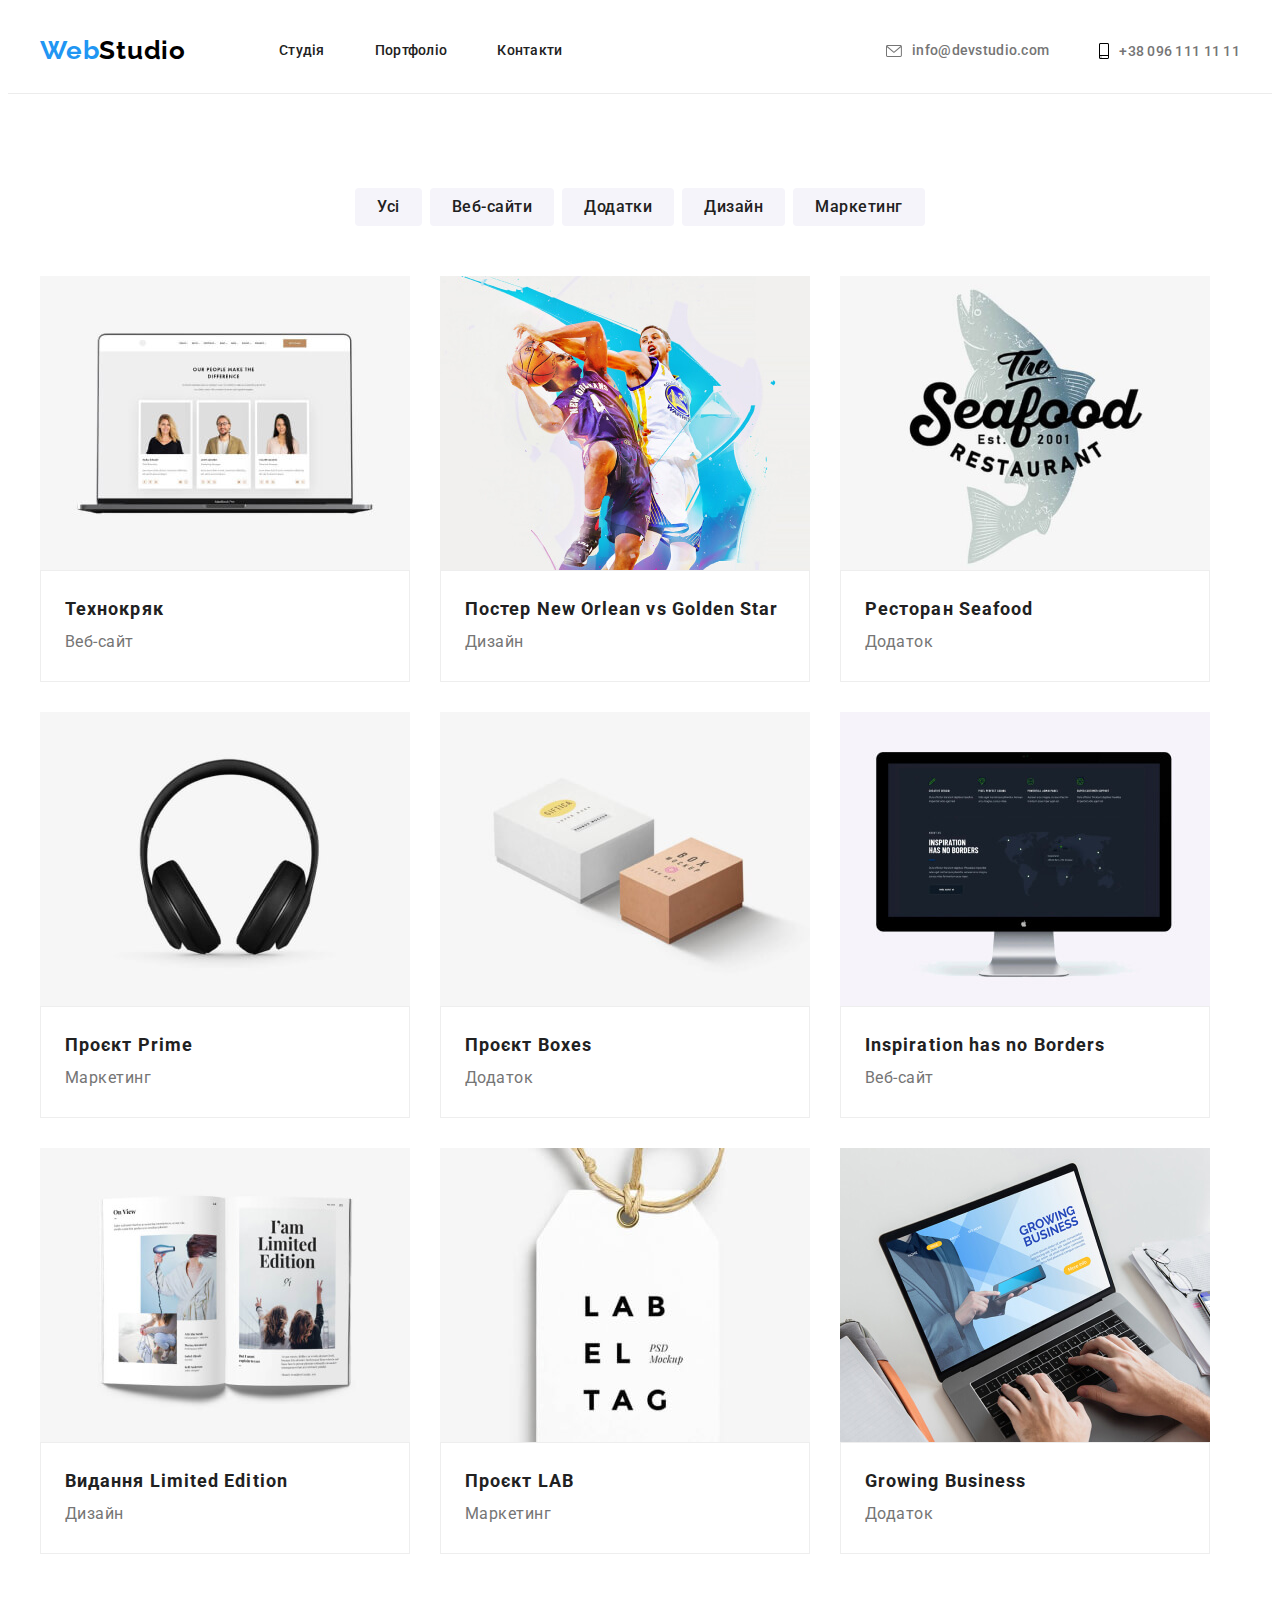
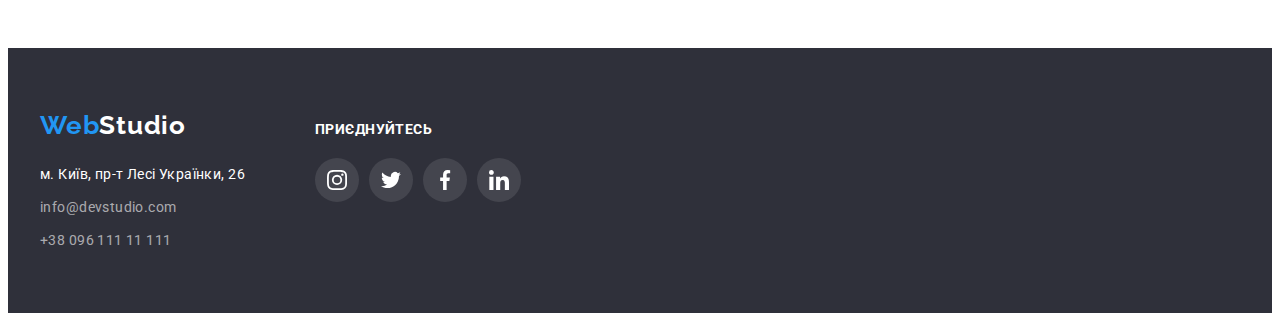
==== porfolio.html @ a0d14df0 "1" ====
<!DOCTYPE html>
<html lang="uk">
    <head>
        <meta charset="UTF-8">
        <meta http-equiv="X-UA-Compatible" content="IE=edge">
        <meta name="viewport" content="width=device-width, initial-scale=1.0">
        <title>Portfolio</title>
        <link rel="preconnect" href="https://fonts.googleapis.com">
        <link rel="preconnect" href="https://fonts.gstatic.com" crossorigin>
        <link href="https://fonts.googleapis.com/css2?family=Raleway:wght@700&family=Roboto:wght@400;500;700;900&display=swap" rel="stylesheet">
        <link rel="stylesheet" href="https://cdnjs.cloudflare.com/ajax/libs/modern-normalize/1.1.0/modern-normalize.min.css" integrity="sha512-wpPYUAdjBVSE4KJnH1VR1HeZfpl1ub8YT/NKx4PuQ5NmX2tKuGu6U/JRp5y+Y8XG2tV+wKQpNHVUX03MfMFn9Q==" crossorigin="anonymous" referrerpolicy="no-referrer" />
        <link rel="stylesheet" href="./css/style.css">
    </head>    
    <header class="header">
        <div class="container  header-container">
         <nav class="header-navigation ">
             <a class="weblogo link" href="./index.html"><span class="weblogo-web">Web</span>Studio</a>
            
                <ul class="header-list">
                <li class="header-item list" >
                    <a class="header-link link" href="./index.html">Студія</a>          
                </li>
                <li class="header-item list">
                    <a class="header-link link" href="./porfolio.html">Портфоліо</a>          
                </li>
                <li class="header-item list link">
                 <a class="header-link link" href="">Контакти</a>          
                </li>
                </ul>
             </nav>
             <div class="header-connect"> 
               
                <a class="header-mail link" href="mailto:info@devstudio.com"> <svg class="header-icon"  width="16" height="12" >
                    <use href="./images/symbol-defs.svg#icon-hover-envelope" ></use>
                </svg> info@devstudio.com </a>
                
                 <a class="header-tel link" href="tel:+380961111111"> <svg class=" header-"  width="10" height="16" >
                    <use href="./images/symbol-defs.svg#icon-smartphone" ></use>
                </svg> +38 096 111 11 11</a>
            </div>
        </div>
    </header>
<body>
    
        <section  class="projects">
            <div class="container">
        <ul class="projects-menu list">
        <li><button class="projects-menu-btn">Усі</button></li>
        <li><button class="projects-menu-btn">Веб-сайти</button></li>
        <li><button class="projects-menu-btn">Додатки</button></li>
        <li><button class="projects-menu-btn">Дизайн</button></li>
        <li><button class="projects-menu-btn">Маркетинг</button></li>
        </ul>
            
        <ul class="projects-list list" >
        <li class="projects-item" >
            <a class="projects-link link" href="">
                <img class="projects-item-img" src="./images/img-tehnocryak.jpg" alt="Технокряк" width="370" height="294">
            <div class="projects-item-position"><h3 class="projects-item-name">Технокряк</h3>
                <p class="projects-item-view" >Веб-сайт</p></div>
            </a>
        </li>
        <li class="projects-item" > 
            <a class="projects-link link" href=""><img class="projects-item-img" src="./images/img-Poster-New-Orlean-vs-Golden-Star.jpg" alt="Постер Новий Океан" width="370" height="294">
                <div class="projects-item-position"><h3 class="projects-item-name">Постер New Orlean vs Golden Star</h3>
                 <p class="projects-item-view" >Дизайн</p></div> </a> 
        </li>
        <li class="projects-item" > 
            <a class="projects-link link" href=""><img class="projects-item-img" src="./images/img-Restarant-Seafood.jpg" alt="Ресторан" width="370" height="294">
                <div class="projects-item-position"><h3 class="projects-item-name" >Ресторан Seafood</h3>
                    <p class="projects-item-view" >Додаток</p></div></a> 
        </li>
        <li class="projects-item" > 
            <a class="projects-link link" href=""><img class="projects-item-img" src="./images/img-Prime.jpg" alt="Прайм" width="370" height="294">
                <div class="projects-item-position"><h3 class="projects-item-name" >Проєкт Prime</h3>
                    <p class="projects-item-view" >Маркетинг</p></div></a> 
        </li>
        <li class="projects-item" > 
            <a class="projects-link link" href=""><img class="projects-item-img" src="./images/img-Boxes.jpg" alt="Проект Коробка" width="370" height="294">
                <div class="projects-item-position"><h3 class="projects-item-name" >Проєкт Boxes</h3>
                    <p class="projects-item-view" >Додаток</p></div></a> 
        </li>
        <li class="projects-item" > 
            <a class="projects-link link" href=""> <img class="projects-item-img" src="./images/img-Inspiration-has-no-Borders.jpg" alt="Натхнення не має кордонів" width="370" height="294">
                <div class="projects-item-position"><h3 class="projects-item-name" >Inspiration has no Borders</h3>
                    <p class="projects-item-view" >Веб-сайт</p></div></a>
        </li>
        <li class="projects-item" > 
            <a class="projects-link link" href=""><img class="projects-item-img" src="./images/img-Limited-Edition.jpg" alt="Видання" width="370" height="294">
                <div class="projects-item-position"><h3 class="projects-item-name" >Видання Limited Edition</h3>
                    <p class="projects-item-view" >Дизайн</p></div></a> 
        </li>
        <li class="projects-item" > 
            <a class="projects-link link" href=""> <img class="projects-item-img" src="./images/img-LAB.jpg" alt="Проект Лаб" width="370" height="294">
                <div class="projects-item-position"><h3 class="projects-item-name" >Проєкт LAB</h3>
                    <p class="projects-item-view" >Маркетинг</p></div></a>
        </li>
        <li class="projects-item" > 
            <a class="projects-link link" href=""> <img class="projects-item-img" src="./images/img-Growing-Business.jpg" alt="Зростаючий Бізнес" width="370" height="294">
                <div class="projects-item-position"><h3 class="projects-item-name" >Growing Business</h3>
                    <p class="projects-item-view" >Додаток</p></div></a>
        </li>
     </ul>
    </div>
    </section>
   
</body> 

<footer class="footer">

    <div class="container top-footer">       
  <div class=" footer-container " >
<a class="footer-weblogo link" href="./index.html"><span class="weblogo-web">Web</span>Studio</a>
   <ul>
 <li class="footer-adress link list"><a class="footer-adress link list" href="https://www.google.com/maps/place/%D0%B1%D1%83%D0%BB%D1%8C%D0%B2%D0%B0%D1%80+%D0%9B%D0%B5%D1%81%D1%96+%D0%A3%D0%BA%D1%80%D0%B0%D1%97%D0%BD%D0%BA%D0%B8,+26,+%D0%9A%D0%B8%D1%97%D0%B2,+02000/@50.4265807,30.5361971,17z/data=!3m1!4b1!4m5!3m4!1s0x40d4cf0e033ecbe9:0x57a4dffefec77da0!8m2!3d50.4265807!4d30.5383858">м. Київ, пр-т Лесі Українки, 26</a></li>
 <li class="footer-mail link list" ><a class="footer-mail link list"  href="mailto:info@devstudio.com">info@devstudio.com </a></li>     
<li class="footer-tel list link "><a class="footer-tel list link " href="tel:+3809611111111">+38 096 111 11 111</a></li>
</ul>
</div>
<div class="footer-soc">
<p class="footer-Join">приєднуйтесь</p>
<ul class="footer-soc-list list">
  <li class="footer-soc-item">
      <a class="footer-soc-link" href="">
          <svg class="footer-soc-icon"  width="20" height="20" >
              <use href="./images/symbol-defs.svg#icon-instagram" ></use>
          </svg>
      </a>
  </li>
  <li class="footer-soc-item">
      <a class="footer-soc-link" href="">
          <svg class="footer-soc-icon"  width="20" height="20" >
              <use href="./images/symbol-defs.svg#icon-twitter" ></use>
          </svg>
      </a>
  </li>
  <li class="footer-soc-item">
      <a class="footer-soc-link" href="">
          <svg class="footer-soc-icon"  width="20" height="20" >
              <use href="./images/symbol-defs.svg#icon-facebook" ></use>
          </svg>
      </a>
  </li>
  <li class="footer-soc-item">
      <a class="footer-soc-link" href="">
          <svg class="footer-soc-icon"  width="20" height="20" >
              <use href="./images/symbol-defs.svg#icon-linkedin" ></use>
          </svg>
      </a>
  </li>
  
</ul>
   </div> 
       </div>

</footer>
</html>
---- css/style.css ----
/*-------------------------------------------header------------------------------------------*/
:root{
    --brand-color: #212121;
}

p, h1, h2, h3, h4, h5, h6{
    margin: 0;
    }

ul, ol{
    margin: 0;
    padding-left: 0;
    } 

button{
    cursor: pointer;
    }
img{
    display: block;
}
.header{
    background: #FFFFFF;
    } 

.list{
    list-style:none ;
        }
.link{
    text-decoration: none;
            }    
.container{
    width: 1200px;
    padding-left: 15px;
    padding-right: 15px;
    margin: 0 auto;
    
  }


.header{
    border-bottom: 1px solid #ECECEC
}

.header-navigation{
    display: flex;
    align-items: center;

}

.header-container{
    display: flex;
    align-items: center;
    

}

.weblogo{
    font-family: 'Raleway',sans-serif;
    font-weight: 700;
    font-size: 26px;
    line-height: 1.33;    
    letter-spacing: 0.03em;
    color: #000000;
    padding-top: 25px;
    padding-bottom: 25px;
    margin-right: 93px;


    }


.weblogo-web{
    color: #2196F3;
    margin: 0 auto;
    }   


.header-link:hover, .header-link:focus{
    color: #2196F3;
        }
   
.header-list{
    font-family: 'Roboto',sans-serif;
    font-weight: 500;
    font-size: 14px;
    line-height: 1.14;
    letter-spacing: 0.02em;
    color: var(--brand-color);
    display: flex; 
    gap: 50px;
    
        

    }
.header-item{
    font-family: 'Roboto',sans-serif;
    font-weight: 500;
    font-size: 14px;
    line-height: 1.14;
    letter-spacing: 0.02em;
    color:var(--brand-color);
    padding-top: 32px;
    padding-bottom: 32px; 
    
          
    }
.header-link{
    font-family: 'Roboto',sans-serif;
    font-weight: 500;
    font-size: 14px;
    line-height: 1.14;
    letter-spacing: 0.02em;
    color: var(--brand-color);
    
      
    }
 

.header-icon{
    fill: #757575;
}  

.header-mail{
    font-family: 'Roboto',sans-serif;
    font-weight: 500;
    font-size: 14px;
    line-height: 1.4;
    letter-spacing: 0.02em;
    color:  #757575;
    display: flex;
    gap: 10px;
    align-items: center;
    justify-content: center;
    margin: 0 auto;
    
}  

.header-mail:hover .header-icon,
.header-mail:focus .header-icon {
    
    fill: #2196F3;

}
.header-mail:hover,
.header-mail:focus {
    color: #2196F3;

}

.header-connect{
    margin-left: auto;
    display: flex;
    height: 85px;
}
.header-tel:hover,
.header-tel:focus{
    color: #2196F3;   
}
.header-tel:hover .header-icon,
.header-tel:focus .header-icon{
   fill: #2196F3;  
}

.header-tel{
    font-family: 'Roboto',sans-serif;
    font-weight: 500;
    font-size: 14px;
    line-height: 16px;
    letter-spacing: 0.02em;
    color: #757575;
    margin-left: 50px;
    display: flex;
    gap: 10px;
    align-items: center;
    justify-content: center;

}  

/*-----------------------------------------decision-----------------------------------------------*/

body{
    font-family: 'Roboto',sans-serif;
}


.decision{
    background: #C4C4C4;;
    padding-top: 200px;
    padding-bottom: 200px;
    background-image: linear-Gradient(rgba(47, 48, 58, 0.4),rgba(47, 48, 58, 0.4)), url(../images/Img-Hero.jpg);
    background-repeat: no-repeat; 
    background-position: center;
    max-width: 1600px;
    display: flex;
    align-items: center;
    margin: 0 auto;

}

.decision-info{
    font-weight: 900;
    font-size: 44px;
    line-height: 1.36;
    text-align: center;
    letter-spacing: 0.06em;
    text-transform: uppercase;
    color: #FFFFFF;
    margin: 0 auto;
    width: 629px;
    height: 120px;
    }

.decision-btr{
    font-family: 'Roboto',sans-serif;
    font-weight: 700;
    font-size: 16px;
    line-height: 1.87;
    color: #FFFFFF; 
    background: #2196F3; 
    cursor: pointer;
    margin: 0 auto;
    display: block;
    margin-top: 0 auto;
    min-width: 216px;
    height: 50px;
    box-shadow: 0px 4px 4px rgba(0, 0, 0, 0.15);
    border-radius: 4px;
    border: #2196F3;
    margin-top: 30px;
    letter-spacing: 0.06em;
}


/*-----------------------------------------benefits-----------------------------------------------*/

.benefits {
    background: #FFFFFF;
    padding-top: 94px; 
    padding-bottom: 94px;
}
.benefits-icon-list{
    display: flex;
    justify-content: center;
    gap: 30px;
}

.benefits-icon-link{
    width: 270px;
    height: 120px;
    background-color: #F5F4FA;
    display: flex;
    align-items: center;
    justify-content: center;
    margin-bottom: 30px;
    border-radius: 4px;

}

.benefits-top{
    display: flex; 
    justify-content: center;
    gap: 30px; 
     
    background: #FFFFFF;
}
.benefits-list {
    font-weight: 700;
    font-size: 14px;
    line-height: 1.14;
    letter-spacing: 0.03em;
    text-transform: uppercase;
    color: var(--brand-color);    
    margin-bottom: 10px;
   
}
.benefits-list-text {
    width: 270px;
    height: 72px;
    font-size: 14px;
    line-height: 1.71;
    letter-spacing: 0.03em;
    color: #757575;   
    
}
/*-----------------------------------------about-----------------------------------------------*/
.about {
    padding-bottom: 94px;
}
.about-top {
font-weight: 700;
font-size: 36px;
line-height: 1.17;
text-align: center;
letter-spacing: 0.03em;
color: var(--brand-color);
margin-bottom: 50px;

}
.about-list{

    display: flex; 
    justify-content: center;
    gap: 30px;


}
.about-img1{

}
.about-img2 {

}
.about-img3 {

}

/*-----------------------------------------team-----------------------------------------------*/
.team {
    background: #F5F4FA;
    padding-top: 94px;
    padding-bottom: 94px;
}
.team-container{

}

.team-title {
    font-weight: 700;
    font-size: 36px;
    line-height: 1.17;
    text-align: center;
    letter-spacing: 0.03em;
    color: var(--brand-color);
    padding-top: 94;
    margin-bottom: 50px;
    

    }

.team-list{
    display: flex; 
    justify-content: center;
    gap: 30px;
    
      

}

.team-name-top{
    padding-top: 30px;
    padding-bottom: 30px;
}
.team-img {
    width: 270px;
    background: #FFFFFF;
    box-shadow: 0px 1px 3px rgba(0, 0, 0, 0.12), 0px 1px 1px rgba(0, 0, 0, 0.14), 0px 2px 1px rgba(0, 0, 0, 0.2);
    border-radius: 0px 0px 4px 4px;
    display: block;
    

}
.team-name {
    font-weight: 500;
    font-size: 16px;
    line-height: 1.9;
    letter-spacing: 0.03em;
    color:var(--brand-color);
    text-align: center;
    letter-spacing: 0.03em;
    margin-bottom: 10px;
    
}
.team-position {
    font-size: 16px;
    line-height: 1.19;
    letter-spacing: 0.03em;
    text-align: center;
    color: #757575;
    margin-bottom: 16px;

}

.team-soc-list{
  display: flex;
  justify-content: center;
  gap: 10px;

}

.team-soc-item{
 
}

.team-soc-link{
  width: 44px;
  height: 44px;
  border-radius: 50%;
 
  display: flex;
  align-items: center;
  justify-content: center;


}


.team-soc-link:hover, .team-soc-link:focus {
    background-color: #2196F3  ;
}
.team-soc-link:hover .team-soc-icon,
.team-soc-link:focus .team-soc-icon{
    fill: #FFFFFF;

}

.team-soc-icon{
    fill: #AFB1B8;

}
/*-----------------------------------clients-------------------------------*/
.clients{
    padding-top: 94px;
    padding-bottom: 94px;
}
.clients-top{
    font-weight: 700;
    font-size: 36px;
    line-height: 1.17;
    text-align: center;
    letter-spacing: 0.03em;
    color: var(--brand-color);
    margin-bottom: 50px;


}
.clients-top-list{
 
    display: flex;
    align-items: center;
    justify-content: center;
    gap: 30px;
}


.clients-top-item{



    
}



.clients-top-img-list{
    width: 170px;
    height: 92px;
    display: flex;
    align-items: center;
    justify-content: center;
    border: 1px solid #AFB1B8;
    border-radius: 4px; 
    border-radius: 4px;


}

.clients-top-img-list:hover, 
.clients-top-img-list:focus {
    border: 1px solid #2196F3;

}
.clients-top-img-list:hover .clients-top-img,
.clients-top-img-list:focus .clients-top-img{
    fill: #2196F3;

}

.clients-top-img{
    fill:  #AFB1B8;
}

/*-----------------------------------------footer-----------------------------------------------*/
.footer{
    background: #2F303A;
    margin: 0 auto;
    padding-top: 60px;
    padding-bottom: 60px;
}
.top-footer{
    display: flex;
    align-items: center;
                    align-items: baseline;}

.footer-container{
    
    display: block;
    margin-right: 70px;
    

}
.footer-weblogo {
    font-family: 'Raleway',sans-serif;
    font-weight: 700;
    font-size: 26px;
    line-height: 1.33;    
    letter-spacing: 0.03em;
    color: #FFFFFF;
    padding-top: 60px;

}


.footer-adress {
    font-family: 'Roboto',sans-serif;
    font-size: 14px;
    line-height: 1.71;
    letter-spacing: 0.03em;
    color: #FFFFFF;
    margin-bottom: 9px;
    padding-top: 20px;

}

.footer-adress:hover{
    color: #2196F3
}

.footer-mail {
    font-family: 'Roboto',sans-serif;
    font-size: 14px;
    line-height: 1.71;
    letter-spacing: 0.03em;
    color: rgba(255, 255, 255, 0.6);
    margin-bottom: 9px;
    
}

.footer-mail:hover{
    color: #2196F3}

.footer-tel {
    font-family: 'Roboto',sans-serif;
    font-size: 14px;
    line-height: 1.71;
    letter-spacing: 0.03em;
    color: rgba(255, 255, 255, 0.6);
    
}
.footer-tel:hover{
    color: #2196F3}


.footer-soc{
        display: block;
        align-items: center;
        justify-content: center;
}

.footer-Join{
    font-family: 'Roboto', sans-serif;
    font-style: normal;
    font-weight: 700;
    font-size: 14px;
    line-height: 1.14;
    letter-spacing: 0.03em;
    text-transform: uppercase;
    color: #FFFFFF;
    padding-bottom: 20px;
}



.footer-soc-list{
        display: flex;
        justify-content: center;
        gap: 10px;
      
      }

.footer-soc-item{

      }

      .footer-soc-link{
        width: 44px;
        height: 44px;
        border-radius: 50%;
       
        display: flex;
        align-items: center;
        justify-content: center;
        background: rgba(255, 255, 255, 0.1);
      
      
      }
      
      
.footer-soc-link:hover, 
.footer-soc-link:focus {
          background-color: #2196F3  ;
      }


      .footer-soc-icon{
          fill: #FFFFFF;}










/*-----------------------------------------Portfolio-----------------------------------------------*/


/*-----------------------------------------projects-----------------------------------------------*/


.projects{
    padding-top: 94px;
    padding-bottom: 94px;
}

.projects-container{
    display: flex; 
    gap: 30px;
    flex-wrap: wrap;
}
.projects-menu{
    display: flex; 
    justify-content: center;
    gap: 8px;
    margin-bottom: 50px;

}
.projects-menu-btn:hover, .projects-menu-btn:focus {
    background: #2196F3;
    color: #FFFFFF;
    box-shadow: 0px 3px 1px rgba(0, 0, 0, 0.1), 0px 1px 2px rgba(0, 0, 0, 0.08), 0px 2px 2px rgba(0, 0, 0, 0.12);
    border-radius: 4px;
} 


.projects-menu-btn {
    font-family: 'Roboto',sans-serif;
    font-weight: 500;
    font-size: 16px;
    line-height: 1.625;
    text-align: center;
    letter-spacing: 0.03em;
    color: var(--brand-color);
    cursor: pointer;
    background: #F5F4FA;
    border-radius: 4px;
    background: #F5F4FA;
    border: #F5F4FA;
    padding: 6px 22px ;
    gap: 8px;
    border-radius: 4px;
    margin: 0 auto;
    display: block;

}


.projects-link:hover,.projects-link:focus {
    display: block;
    box-shadow: 0px 1px 1px rgba(0, 0, 0, 0.12), 
    0px 4px 4px rgba(0, 0, 0, 0.06),
     1px 4px 6px rgba(0, 0, 0, 0.16);

}

.projects-list {
    display: flex;
    flex-wrap: wrap;
    gap: 30px;
    
}
.projects-item {
    max-width: calc(100%-60px/3);

}

.projects-item-img {
    width: 370px;
    height: 294px;
    
}
.projects-item-position{
     padding: 20px 24px 24px 24px;
     border: 1px solid #EEEEEE;

}

.projects-item-name {
    font-weight: 700;
    font-size: 18px;
    line-height: 2;
    letter-spacing: 0.06em;
    color: var(--brand-color);
   
}
.projects-item-view {
    font-size: 16px;
    line-height: 1.88;
    letter-spacing: 0.03em;
    color: #757575;
}
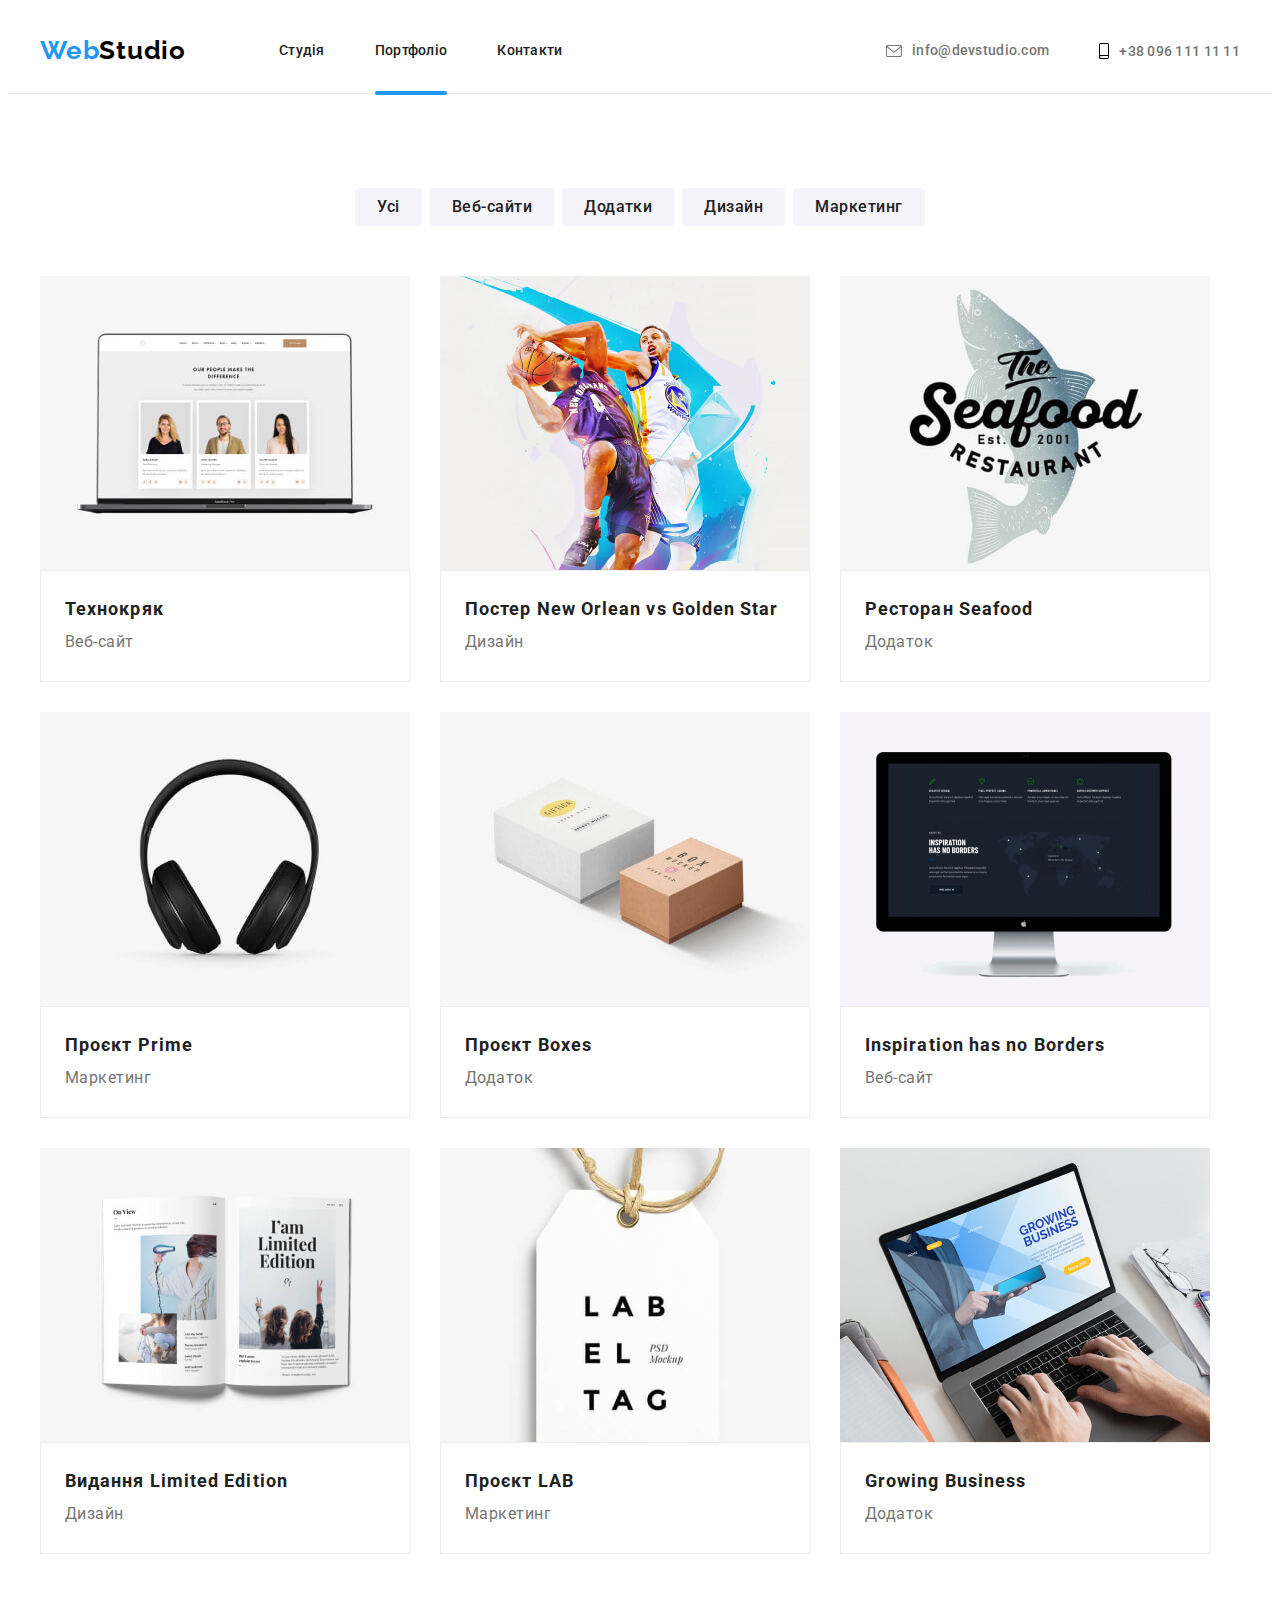
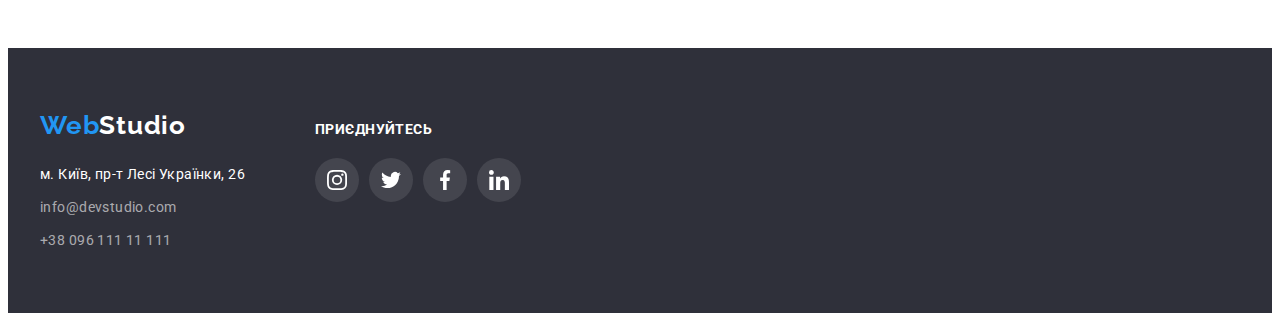
==== commit a16f1cc0: "1111" ====
--- a/porfolio.html
+++ b/porfolio.html
@@ -11,20 +11,21 @@
         <link rel="stylesheet" href="https://cdnjs.cloudflare.com/ajax/libs/modern-normalize/1.1.0/modern-normalize.min.css" integrity="sha512-wpPYUAdjBVSE4KJnH1VR1HeZfpl1ub8YT/NKx4PuQ5NmX2tKuGu6U/JRp5y+Y8XG2tV+wKQpNHVUX03MfMFn9Q==" crossorigin="anonymous" referrerpolicy="no-referrer" />
         <link rel="stylesheet" href="./css/style.css">
     </head>    
-    <header class="header">
+<body>
+        <header class="header">
         <div class="container  header-container">
          <nav class="header-navigation ">
              <a class="weblogo link" href="./index.html"><span class="weblogo-web">Web</span>Studio</a>
             
                 <ul class="header-list">
                 <li class="header-item list" >
-                    <a class="header-link link" href="./index.html">Студія</a>          
+                    <a class="header-link link " href="./index.html">Студія</a>          
                 </li>
                 <li class="header-item list">
-                    <a class="header-link link" href="./porfolio.html">Портфоліо</a>          
+                    <a class="header-link link current" href="./porfolio.html">Портфоліо</a>          
                 </li>
                 <li class="header-item list link">
-                 <a class="header-link link" href="">Контакти</a>          
+                 <a class="header-link link " href="">Контакти</a>          
                 </li>
                 </ul>
              </nav>
@@ -40,7 +41,7 @@
             </div>
         </div>
     </header>
-<body>
+
     
         <section  class="projects">
             <div class="container">
@@ -55,56 +56,109 @@
         <ul class="projects-list list" >
         <li class="projects-item" >
             <a class="projects-link link" href="">
-                <img class="projects-item-img" src="./images/img-tehnocryak.jpg" alt="Технокряк" width="370" height="294">
+             <div class="gallery-list-box"> 
+                <div class="overlay-box">
+                    <p class="overlay-text">Ресурс пропонує комплексні пропозиції з різним рівнем функціоналу та сервісів. 
+                        Все це дозволить відвідувачу отримати вичерпні відомості про компанію чи приватну особу.</p>
+                </div>
+                  <img class="projects-item-img" src="./images/img-tehnocryak.jpg" alt="Технокряк" width="370" height="294">
             <div class="projects-item-position"><h3 class="projects-item-name">Технокряк</h3>
-                <p class="projects-item-view" >Веб-сайт</p></div>
+                <p class="projects-item-view" >Веб-сайт</p></div></div>
             </a>
         </li>
         <li class="projects-item" > 
-            <a class="projects-link link" href=""><img class="projects-item-img" src="./images/img-Poster-New-Orlean-vs-Golden-Star.jpg" alt="Постер Новий Океан" width="370" height="294">
+            <a class="projects-link link" href="">
+                <div class="gallery-list-box">
+                    <div class="overlay-box">
+                        <p class="overlay-text">Ресурс пропонує комплексні пропозиції з різним рівнем функціоналу та сервісів. 
+                            Все це дозволить відвідувачу отримати вичерпні відомості про компанію чи приватну особу.</p>
+                    </div>
+                <img class="projects-item-img" src="./images/img-Poster-New-Orlean-vs-Golden-Star.jpg" alt="Постер Новий Океан" width="370" height="294">
                 <div class="projects-item-position"><h3 class="projects-item-name">Постер New Orlean vs Golden Star</h3>
-                 <p class="projects-item-view" >Дизайн</p></div> </a> 
-        </li>
-        <li class="projects-item" > 
-            <a class="projects-link link" href=""><img class="projects-item-img" src="./images/img-Restarant-Seafood.jpg" alt="Ресторан" width="370" height="294">
+                 <p class="projects-item-view" >Дизайн</p></div> </div></a> 
+        </li>
+        <li class="projects-item" > 
+            <a class="projects-link link" href="">
+                <div class="gallery-list-box">
+                    <div class="overlay-box">
+                        <p class="overlay-text">Ресурс пропонує комплексні пропозиції з різним рівнем функціоналу та сервісів. 
+                            Все це дозволить відвідувачу отримати вичерпні відомості про компанію чи приватну особу.</p>
+                    </div>
+                <img class="projects-item-img" src="./images/img-Restarant-Seafood.jpg" alt="Ресторан" width="370" height="294">
                 <div class="projects-item-position"><h3 class="projects-item-name" >Ресторан Seafood</h3>
-                    <p class="projects-item-view" >Додаток</p></div></a> 
-        </li>
-        <li class="projects-item" > 
-            <a class="projects-link link" href=""><img class="projects-item-img" src="./images/img-Prime.jpg" alt="Прайм" width="370" height="294">
+                    <p class="projects-item-view" >Додаток</p></div></div></a> 
+        </li>
+        <li class="projects-item" > 
+            <a class="projects-link link" href="">
+                <div class="gallery-list-box">
+                    <div class="overlay-box">
+                        <p class="overlay-text">Ресурс пропонує комплексні пропозиції з різним рівнем функціоналу та сервісів. 
+                            Все це дозволить відвідувачу отримати вичерпні відомості про компанію чи приватну особу.</p>
+                    </div>
+                <img class="projects-item-img" src="./images/img-Prime.jpg" alt="Прайм" width="370" height="294">
                 <div class="projects-item-position"><h3 class="projects-item-name" >Проєкт Prime</h3>
-                    <p class="projects-item-view" >Маркетинг</p></div></a> 
-        </li>
-        <li class="projects-item" > 
-            <a class="projects-link link" href=""><img class="projects-item-img" src="./images/img-Boxes.jpg" alt="Проект Коробка" width="370" height="294">
+                    <p class="projects-item-view" >Маркетинг</p></div></div></a> 
+        </li>
+        <li class="projects-item" > 
+            <a class="projects-link link" href="">
+                <div class="gallery-list-box"> 
+                    <div class="overlay-box">
+                        <p class="overlay-text">Ресурс пропонує комплексні пропозиції з різним рівнем функціоналу та сервісів. 
+                            Все це дозволить відвідувачу отримати вичерпні відомості про компанію чи приватну особу.</p>
+                    </div>
+                <img class="projects-item-img" src="./images/img-Boxes.jpg" alt="Проект Коробка" width="370" height="294">
                 <div class="projects-item-position"><h3 class="projects-item-name" >Проєкт Boxes</h3>
-                    <p class="projects-item-view" >Додаток</p></div></a> 
-        </li>
-        <li class="projects-item" > 
-            <a class="projects-link link" href=""> <img class="projects-item-img" src="./images/img-Inspiration-has-no-Borders.jpg" alt="Натхнення не має кордонів" width="370" height="294">
+                    <p class="projects-item-view" >Додаток</p></div></div></a> 
+        </li>
+        <li class="projects-item" > 
+            <a class="projects-link link" href="">
+                <div class="gallery-list-box">
+                    <div class="overlay-box">
+                        <p class="overlay-text">Ресурс пропонує комплексні пропозиції з різним рівнем функціоналу та сервісів. 
+                            Все це дозволить відвідувачу отримати вичерпні відомості про компанію чи приватну особу.</p>
+                    </div>
+                <img class="projects-item-img" src="./images/img-Inspiration-has-no-Borders.jpg" alt="Натхнення не має кордонів" width="370" height="294">
                 <div class="projects-item-position"><h3 class="projects-item-name" >Inspiration has no Borders</h3>
-                    <p class="projects-item-view" >Веб-сайт</p></div></a>
-        </li>
-        <li class="projects-item" > 
-            <a class="projects-link link" href=""><img class="projects-item-img" src="./images/img-Limited-Edition.jpg" alt="Видання" width="370" height="294">
+                    <p class="projects-item-view" >Веб-сайт</p></div></div> </a>
+        </li>
+        <li class="projects-item" > 
+            <a class="projects-link link" href="">
+                <div class="gallery-list-box">
+                    <div class="overlay-box">
+                        <p class="overlay-text">Ресурс пропонує комплексні пропозиції з різним рівнем функціоналу та сервісів. 
+                            Все це дозволить відвідувачу отримати вичерпні відомості про компанію чи приватну особу.</p>
+                    </div>
+                <img class="projects-item-img" src="./images/img-Limited-Edition.jpg" alt="Видання" width="370" height="294">
                 <div class="projects-item-position"><h3 class="projects-item-name" >Видання Limited Edition</h3>
-                    <p class="projects-item-view" >Дизайн</p></div></a> 
-        </li>
-        <li class="projects-item" > 
-            <a class="projects-link link" href=""> <img class="projects-item-img" src="./images/img-LAB.jpg" alt="Проект Лаб" width="370" height="294">
+                    <p class="projects-item-view" >Дизайн</p></div></div></a> 
+        </li>
+        <li class="projects-item" > 
+            <a class="projects-link link" href="">
+                <div class="gallery-list-box"> 
+                    <div class="overlay-box">
+                        <p class="overlay-text">Ресурс пропонує комплексні пропозиції з різним рівнем функціоналу та сервісів. 
+                            Все це дозволить відвідувачу отримати вичерпні відомості про компанію чи приватну особу.</p>
+                    </div>
+                <img class="projects-item-img" src="./images/img-LAB.jpg" alt="Проект Лаб" width="370" height="294">
                 <div class="projects-item-position"><h3 class="projects-item-name" >Проєкт LAB</h3>
-                    <p class="projects-item-view" >Маркетинг</p></div></a>
-        </li>
-        <li class="projects-item" > 
-            <a class="projects-link link" href=""> <img class="projects-item-img" src="./images/img-Growing-Business.jpg" alt="Зростаючий Бізнес" width="370" height="294">
+                    <p class="projects-item-view" >Маркетинг</p></div></div></a>
+        </li>
+        <li class="projects-item" > 
+            <a class="projects-link link" href="">
+                <div class="gallery-list-box"> 
+                    <div class="overlay-box">
+                        <p class="overlay-text">Ресурс пропонує комплексні пропозиції з різним рівнем функціоналу та сервісів. 
+                            Все це дозволить відвідувачу отримати вичерпні відомості про компанію чи приватну особу.</p>
+                    </div>
+                <img class="projects-item-img" src="./images/img-Growing-Business.jpg" alt="Зростаючий Бізнес" width="370" height="294">
                 <div class="projects-item-position"><h3 class="projects-item-name" >Growing Business</h3>
-                    <p class="projects-item-view" >Додаток</p></div></a>
+                    <p class="projects-item-view" >Додаток</p></div></div></a>
         </li>
      </ul>
     </div>
     </section>
    
-</body> 
+
 
 <footer class="footer">
 
@@ -154,4 +208,6 @@
        </div>
 
 </footer>
+
+</body> 
 </html>--- a/css/style.css
+++ b/css/style.css
@@ -2,6 +2,8 @@
 /*-------------------------------------------header------------------------------------------*/
 :root{
     --brand-color: #212121;
+    timing-function:
+    cubic-bezier(0.4, 0, 0.2, 1)
 }
 
 p, h1, h2, h3, h4, h5, h6{
@@ -78,6 +80,7 @@
 
 .header-link:hover, .header-link:focus{
     color: #2196F3;
+    transition: 250ms var(--timing-function);
         }
    
 .header-list{
@@ -112,10 +115,36 @@
     line-height: 1.14;
     letter-spacing: 0.02em;
     color: var(--brand-color);
-    
+
       
     }
- 
+
+.header-list .link.current {
+    position: relative;
+    color: var(--accent-color);
+      
+    transition-property: background-color;
+    transition-duration: 250ms;
+
+      }
+      
+      .header-list .link.current::after {
+        content: "";
+        position: absolute;
+        display: block;
+        left: 0;
+        bottom: -37px;
+        width: 100%;
+        height: 4px;
+        background-size: cover;
+        background-color: #2196f3;
+        border-radius: 2px;
+
+        transform: scaleX(1);
+        transition: 250ms var(--timing-function);
+      }
+      
+
 
 .header-icon{
     fill: #757575;
@@ -140,11 +169,13 @@
 .header-mail:focus .header-icon {
     
     fill: #2196F3;
+    transition: 250ms var(--timing-function);
 
 }
 .header-mail:hover,
 .header-mail:focus {
     color: #2196F3;
+    transition: 250ms var(--timing-function);
 
 }
 
@@ -155,11 +186,13 @@
 }
 .header-tel:hover,
 .header-tel:focus{
-    color: #2196F3;   
+    color: #2196F3;  
+    transition: 250ms var(--timing-function); 
 }
 .header-tel:hover .header-icon,
 .header-tel:focus .header-icon{
-   fill: #2196F3;  
+   fill: #2196F3; 
+   transition: 250ms var(--timing-function); 
 }
 
 .header-tel{
@@ -229,7 +262,55 @@
     border: #2196F3;
     margin-top: 30px;
     letter-spacing: 0.06em;
-}
+    transition: background-color 250ms cubic-bezier(0.4, 0, 0.2, 1);
+}
+
+.backdrop.is-hidden {
+    visibility: visible;
+    opacity: 0;
+    pointer-events: none;}
+
+.backdrop{
+    position: fixed;
+    top: 0;
+    left: 0;
+    width: 100%;
+    height: 100%;
+    background-color: rgba(0, 0, 0, 0.2);
+    opacity: 1;
+    transition: opacity 250ms var(--timing-function);
+    z-index: 1;
+}
+
+
+.modal{
+    position: absolute;
+    display: flex;
+    justify-content: end;
+    top: 31%;
+    left: 50%;
+    min-width: 528px;
+    min-height: 581px;
+    background-color: #ffffff;
+    box-shadow: 0px 1px 3px rgb(0 0 0 / 12%), 0px 1px 1px rgb(0 0 0 / 14%), 0px 2px 1px rgb(0 0 0 / 20%);
+    border-radius: 4px;
+    transform: translate(-50%, -50%) scale(1);
+    transition: 250ms var(--timing-function);
+}
+.button-close{
+    display: flex;
+    align-items: center;
+    width: 30px;
+    height: 30px;
+    margin: 8px;
+    background-color: #ffffff;
+    border: 1px solid rgba(0, 0, 0, 0.1);
+    border-radius: 50%;
+
+}
+
+
+
 
 
 /*-----------------------------------------benefits-----------------------------------------------*/
@@ -302,11 +383,38 @@
     display: flex; 
     justify-content: center;
     gap: 30px;
-
-
-}
+}
+
+.about-img-link{
+    position: relative;
+    display: block;
+    line-height: 0;
+
+
+
+}
+.about-img-title{
+
+    position: absolute;
+    bottom: 0;
+    right: 0;
+    width: 370px;
+    height: 70px;
+    padding-top: 27px;
+    font-weight: 700;
+    font-size: 14px;
+    line-height: 16px;
+    text-align: center;
+    letter-spacing: 0.03em;
+    text-transform: uppercase;
+    background: rgba(47, 48, 58, 0.8);
+    color: #ffffff;
+
+
+}
+
 .about-img1{
-
+ 
 }
 .about-img2 {
 
@@ -602,8 +710,8 @@
       }
 
 
-      .footer-soc-icon{
-          fill: #FFFFFF;}
+.footer-soc-icon{
+      fill: #FFFFFF;}
 
 
 
@@ -672,6 +780,7 @@
     box-shadow: 0px 1px 1px rgba(0, 0, 0, 0.12), 
     0px 4px 4px rgba(0, 0, 0, 0.06),
      1px 4px 6px rgba(0, 0, 0, 0.16);
+     transition: 250ms var(--timing-function);
 
 }
 
@@ -711,3 +820,42 @@
     letter-spacing: 0.03em;
     color: #757575;
 }
+.gallery-list-box{
+    position: relative;
+    overflow: hidden;
+}
+
+.overlay-box{
+    position: absolute;
+    display: block;
+    top: 0;
+    left: 0;
+    width: 100%;
+    height: 100%;
+    background: rgba(33, 150, 243, 0.9);
+    transform: translateY(101%);
+    transition: transform 250ms ;
+    width: 374px;
+    height: 297px;
+    opacity: 0;
+
+}
+.overlay-text{
+    display: flex;
+    justify-content: center;
+    align-items: center;
+    padding: 63px 24px;
+    font-weight: 400;
+    font-size: 18px;
+    line-height: 1.5;
+    letter-spacing: 0.03em;
+  
+    color: #ffffff;
+
+}
+.projects-list .link:hover .overlay-box,
+.projects-list .link:focus .overlay-box {
+  transform: translateY(0%);
+  opacity: 1;
+  
+}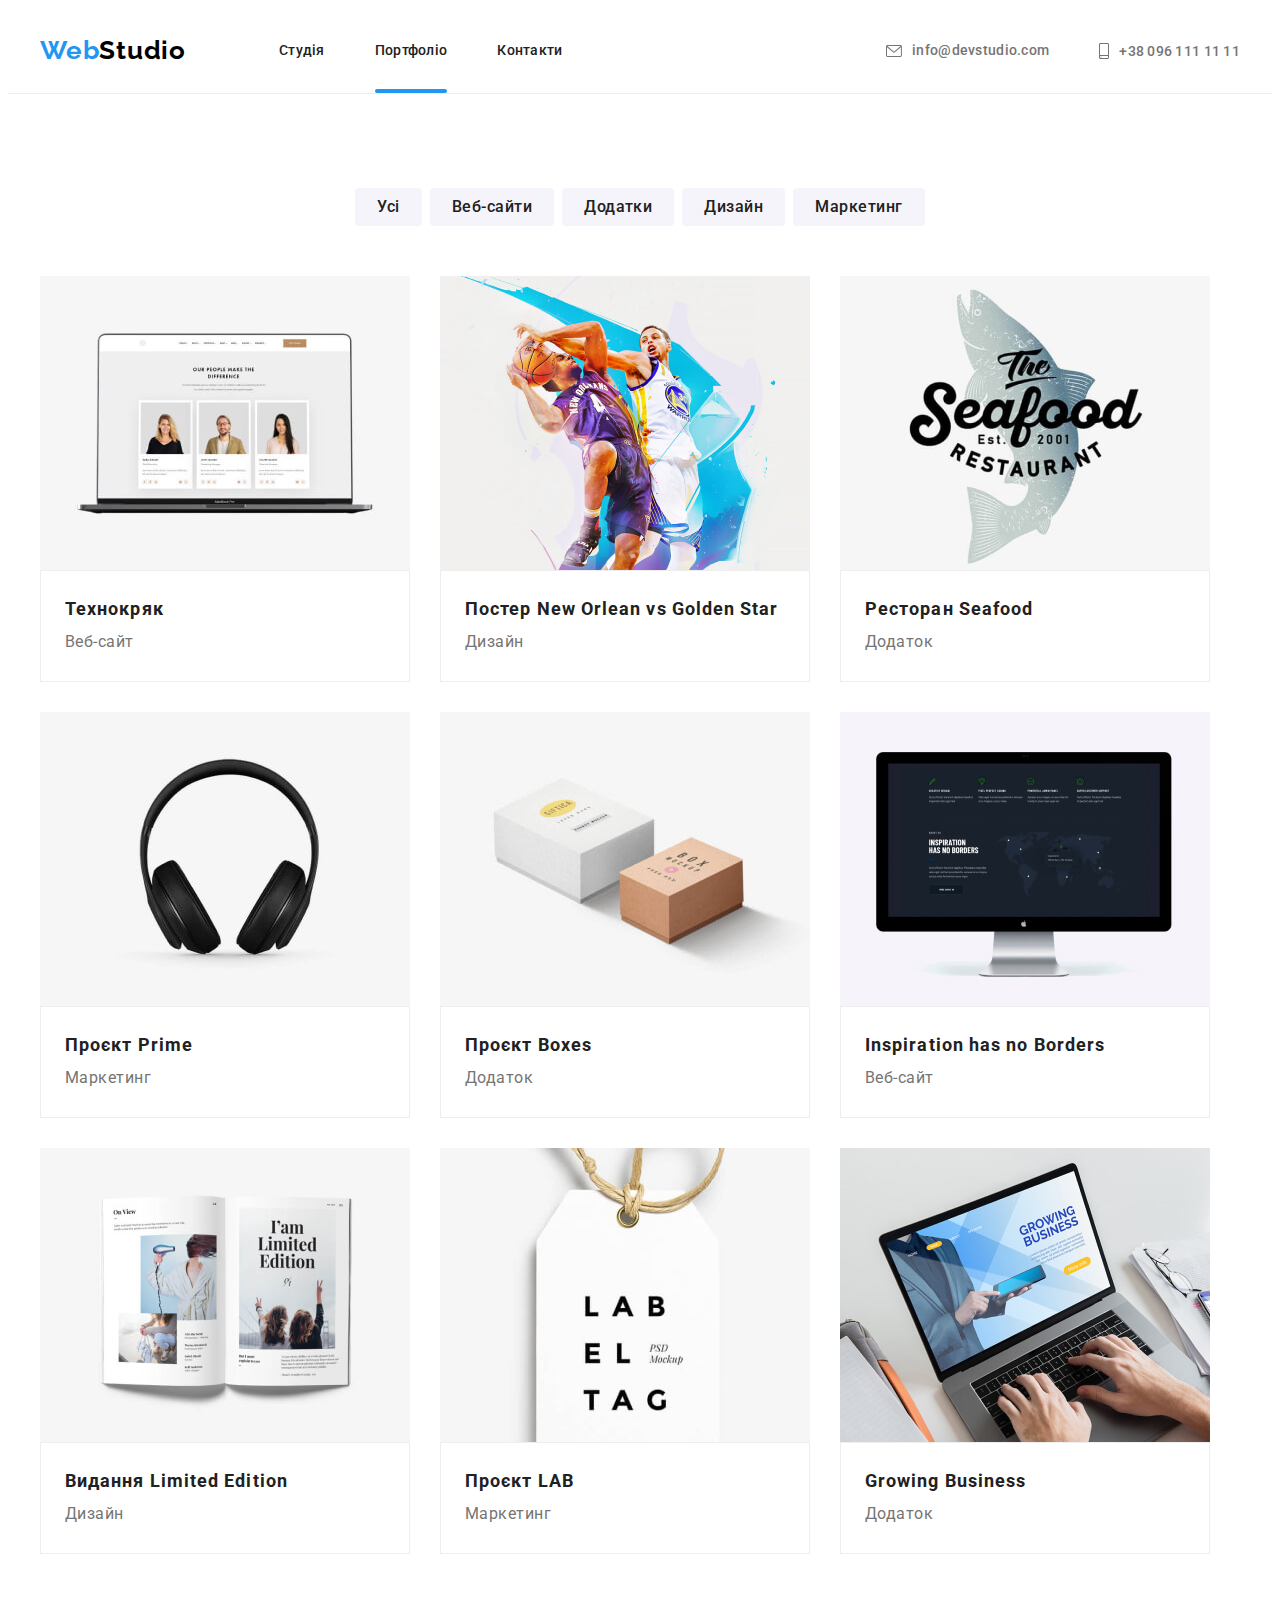
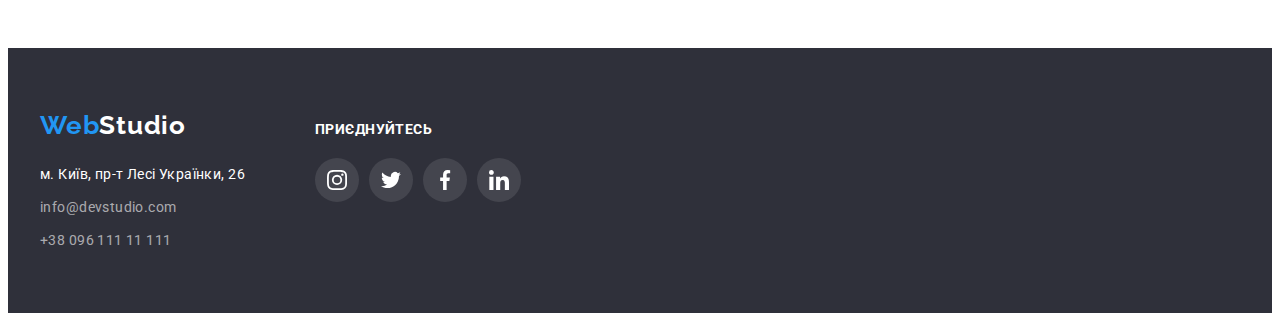
==== commit 11bfb551: "Виправлені зауваження ментора" ====
--- a/porfolio.html
+++ b/porfolio.html
@@ -30,12 +30,12 @@
                 </ul>
              </nav>
              <div class="header-connect"> 
-               
+           
                 <a class="header-mail link" href="mailto:info@devstudio.com"> <svg class="header-icon"  width="16" height="12" >
                     <use href="./images/symbol-defs.svg#icon-hover-envelope" ></use>
                 </svg> info@devstudio.com </a>
                 
-                 <a class="header-tel link" href="tel:+380961111111"> <svg class=" header-"  width="10" height="16" >
+                 <a class="header-tel link" href="tel:+380961111111"> <svg class=" header-icon"  width="10" height="16" >
                     <use href="./images/symbol-defs.svg#icon-smartphone" ></use>
                 </svg> +38 096 111 11 11</a>
             </div>
@@ -61,9 +61,9 @@
                     <p class="overlay-text">Ресурс пропонує комплексні пропозиції з різним рівнем функціоналу та сервісів. 
                         Все це дозволить відвідувачу отримати вичерпні відомості про компанію чи приватну особу.</p>
                 </div>
-                  <img class="projects-item-img" src="./images/img-tehnocryak.jpg" alt="Технокряк" width="370" height="294">
+                  <img class="projects-item-img" src="./images/img-tehnocryak.jpg" alt="Технокряк" width="370" height="294"></div>
             <div class="projects-item-position"><h3 class="projects-item-name">Технокряк</h3>
-                <p class="projects-item-view" >Веб-сайт</p></div></div>
+                <p class="projects-item-view" >Веб-сайт</p></div>
             </a>
         </li>
         <li class="projects-item" > 
@@ -73,31 +73,31 @@
                         <p class="overlay-text">Ресурс пропонує комплексні пропозиції з різним рівнем функціоналу та сервісів. 
                             Все це дозволить відвідувачу отримати вичерпні відомості про компанію чи приватну особу.</p>
                     </div>
-                <img class="projects-item-img" src="./images/img-Poster-New-Orlean-vs-Golden-Star.jpg" alt="Постер Новий Океан" width="370" height="294">
+                <img class="projects-item-img" src="./images/img-Poster-New-Orlean-vs-Golden-Star.jpg" alt="Постер Новий Океан" width="370" height="294"></div>
                 <div class="projects-item-position"><h3 class="projects-item-name">Постер New Orlean vs Golden Star</h3>
-                 <p class="projects-item-view" >Дизайн</p></div> </div></a> 
-        </li>
-        <li class="projects-item" > 
-            <a class="projects-link link" href="">
-                <div class="gallery-list-box">
-                    <div class="overlay-box">
-                        <p class="overlay-text">Ресурс пропонує комплексні пропозиції з різним рівнем функціоналу та сервісів. 
-                            Все це дозволить відвідувачу отримати вичерпні відомості про компанію чи приватну особу.</p>
-                    </div>
-                <img class="projects-item-img" src="./images/img-Restarant-Seafood.jpg" alt="Ресторан" width="370" height="294">
+                 <p class="projects-item-view" >Дизайн</p></div> </a> 
+        </li>
+        <li class="projects-item" > 
+            <a class="projects-link link" href="">
+                <div class="gallery-list-box">
+                    <div class="overlay-box">
+                        <p class="overlay-text">Ресурс пропонує комплексні пропозиції з різним рівнем функціоналу та сервісів. 
+                            Все це дозволить відвідувачу отримати вичерпні відомості про компанію чи приватну особу.</p>
+                    </div>
+                <img class="projects-item-img" src="./images/img-Restarant-Seafood.jpg" alt="Ресторан" width="370" height="294"></div>
                 <div class="projects-item-position"><h3 class="projects-item-name" >Ресторан Seafood</h3>
-                    <p class="projects-item-view" >Додаток</p></div></div></a> 
-        </li>
-        <li class="projects-item" > 
-            <a class="projects-link link" href="">
-                <div class="gallery-list-box">
-                    <div class="overlay-box">
-                        <p class="overlay-text">Ресурс пропонує комплексні пропозиції з різним рівнем функціоналу та сервісів. 
-                            Все це дозволить відвідувачу отримати вичерпні відомості про компанію чи приватну особу.</p>
-                    </div>
-                <img class="projects-item-img" src="./images/img-Prime.jpg" alt="Прайм" width="370" height="294">
+                    <p class="projects-item-view" >Додаток</p></div></a> 
+        </li>
+        <li class="projects-item" > 
+            <a class="projects-link link" href="">
+                <div class="gallery-list-box">
+                    <div class="overlay-box">
+                        <p class="overlay-text">Ресурс пропонує комплексні пропозиції з різним рівнем функціоналу та сервісів. 
+                            Все це дозволить відвідувачу отримати вичерпні відомості про компанію чи приватну особу.</p>
+                    </div>
+                <img class="projects-item-img" src="./images/img-Prime.jpg" alt="Прайм" width="370" height="294"></div>
                 <div class="projects-item-position"><h3 class="projects-item-name" >Проєкт Prime</h3>
-                    <p class="projects-item-view" >Маркетинг</p></div></div></a> 
+                    <p class="projects-item-view" >Маркетинг</p></div></a> 
         </li>
         <li class="projects-item" > 
             <a class="projects-link link" href="">
@@ -106,31 +106,31 @@
                         <p class="overlay-text">Ресурс пропонує комплексні пропозиції з різним рівнем функціоналу та сервісів. 
                             Все це дозволить відвідувачу отримати вичерпні відомості про компанію чи приватну особу.</p>
                     </div>
-                <img class="projects-item-img" src="./images/img-Boxes.jpg" alt="Проект Коробка" width="370" height="294">
+                <img class="projects-item-img" src="./images/img-Boxes.jpg" alt="Проект Коробка" width="370" height="294"></div>
                 <div class="projects-item-position"><h3 class="projects-item-name" >Проєкт Boxes</h3>
-                    <p class="projects-item-view" >Додаток</p></div></div></a> 
-        </li>
-        <li class="projects-item" > 
-            <a class="projects-link link" href="">
-                <div class="gallery-list-box">
-                    <div class="overlay-box">
-                        <p class="overlay-text">Ресурс пропонує комплексні пропозиції з різним рівнем функціоналу та сервісів. 
-                            Все це дозволить відвідувачу отримати вичерпні відомості про компанію чи приватну особу.</p>
-                    </div>
-                <img class="projects-item-img" src="./images/img-Inspiration-has-no-Borders.jpg" alt="Натхнення не має кордонів" width="370" height="294">
+                    <p class="projects-item-view" >Додаток</p></div></a> 
+        </li>
+        <li class="projects-item" > 
+            <a class="projects-link link" href="">
+                <div class="gallery-list-box">
+                    <div class="overlay-box">
+                        <p class="overlay-text">Ресурс пропонує комплексні пропозиції з різним рівнем функціоналу та сервісів. 
+                            Все це дозволить відвідувачу отримати вичерпні відомості про компанію чи приватну особу.</p>
+                    </div>
+                <img class="projects-item-img" src="./images/img-Inspiration-has-no-Borders.jpg" alt="Натхнення не має кордонів" width="370" height="294"></div>
                 <div class="projects-item-position"><h3 class="projects-item-name" >Inspiration has no Borders</h3>
-                    <p class="projects-item-view" >Веб-сайт</p></div></div> </a>
-        </li>
-        <li class="projects-item" > 
-            <a class="projects-link link" href="">
-                <div class="gallery-list-box">
-                    <div class="overlay-box">
-                        <p class="overlay-text">Ресурс пропонує комплексні пропозиції з різним рівнем функціоналу та сервісів. 
-                            Все це дозволить відвідувачу отримати вичерпні відомості про компанію чи приватну особу.</p>
-                    </div>
-                <img class="projects-item-img" src="./images/img-Limited-Edition.jpg" alt="Видання" width="370" height="294">
+                    <p class="projects-item-view" >Веб-сайт</p></div> </a>
+        </li>
+        <li class="projects-item" > 
+            <a class="projects-link link" href="">
+                <div class="gallery-list-box">
+                    <div class="overlay-box">
+                        <p class="overlay-text">Ресурс пропонує комплексні пропозиції з різним рівнем функціоналу та сервісів. 
+                            Все це дозволить відвідувачу отримати вичерпні відомості про компанію чи приватну особу.</p>
+                    </div>
+                <img class="projects-item-img" src="./images/img-Limited-Edition.jpg" alt="Видання" width="370" height="294"></div>
                 <div class="projects-item-position"><h3 class="projects-item-name" >Видання Limited Edition</h3>
-                    <p class="projects-item-view" >Дизайн</p></div></div></a> 
+                    <p class="projects-item-view" >Дизайн</p></div></a> 
         </li>
         <li class="projects-item" > 
             <a class="projects-link link" href="">
@@ -139,9 +139,9 @@
                         <p class="overlay-text">Ресурс пропонує комплексні пропозиції з різним рівнем функціоналу та сервісів. 
                             Все це дозволить відвідувачу отримати вичерпні відомості про компанію чи приватну особу.</p>
                     </div>
-                <img class="projects-item-img" src="./images/img-LAB.jpg" alt="Проект Лаб" width="370" height="294">
+                <img class="projects-item-img" src="./images/img-LAB.jpg" alt="Проект Лаб" width="370" height="294"></div>
                 <div class="projects-item-position"><h3 class="projects-item-name" >Проєкт LAB</h3>
-                    <p class="projects-item-view" >Маркетинг</p></div></div></a>
+                    <p class="projects-item-view" >Маркетинг</p></div></a>
         </li>
         <li class="projects-item" > 
             <a class="projects-link link" href="">
@@ -150,9 +150,9 @@
                         <p class="overlay-text">Ресурс пропонує комплексні пропозиції з різним рівнем функціоналу та сервісів. 
                             Все це дозволить відвідувачу отримати вичерпні відомості про компанію чи приватну особу.</p>
                     </div>
-                <img class="projects-item-img" src="./images/img-Growing-Business.jpg" alt="Зростаючий Бізнес" width="370" height="294">
+                <img class="projects-item-img" src="./images/img-Growing-Business.jpg" alt="Зростаючий Бізнес" width="370" height="294"></div>
                 <div class="projects-item-position"><h3 class="projects-item-name" >Growing Business</h3>
-                    <p class="projects-item-view" >Додаток</p></div></div></a>
+                    <p class="projects-item-view" >Додаток</p></div></a>
         </li>
      </ul>
     </div>
--- a/css/style.css
+++ b/css/style.css
@@ -2,8 +2,7 @@
 /*-------------------------------------------header------------------------------------------*/
 :root{
     --brand-color: #212121;
-    timing-function:
-    cubic-bezier(0.4, 0, 0.2, 1)
+    --timing-function:cubic-bezier(0.4, 0, 0.2, 1)
 }
 
 p, h1, h2, h3, h4, h5, h6{
@@ -124,26 +123,25 @@
     color: var(--accent-color);
       
     transition-property: background-color;
-    transition-duration: 250ms;
-
-      }
+    transition-duration: 250ms var(--timing-function);
+
+}
       
-      .header-list .link.current::after {
-        content: "";
-        position: absolute;
-        display: block;
-        left: 0;
-        bottom: -37px;
-        width: 100%;
-        height: 4px;
-        background-size: cover;
-        background-color: #2196f3;
-        border-radius: 2px;
-
-        transform: scaleX(1);
-        transition: 250ms var(--timing-function);
-      }
-      
+.header-list .link.current::after {
+     content: "";
+    position: absolute;
+    display: block;
+    left: 0;
+    bottom: -35px;
+    width: 100%;
+    height: 4px;
+    background-size: cover;
+    background-color: #2196f3;
+    border-radius: 2px;
+
+    transform: scaleX(1);
+    transition: 250ms var(--timing-function);
+}
 
 
 .header-icon{
@@ -287,7 +285,7 @@
     position: absolute;
     display: flex;
     justify-content: end;
-    top: 31%;
+    top: 50%;
     left: 50%;
     min-width: 528px;
     min-height: 581px;
@@ -515,11 +513,13 @@
 
 .team-soc-link:hover, .team-soc-link:focus {
     background-color: #2196F3  ;
+    transition: 250ms var(--timing-function);
+    
 }
 .team-soc-link:hover .team-soc-icon,
 .team-soc-link:focus .team-soc-icon{
     fill: #FFFFFF;
-
+    transition: fill 250ms var(--timing-function);
 }
 
 .team-soc-icon{
@@ -576,12 +576,12 @@
 .clients-top-img-list:hover, 
 .clients-top-img-list:focus {
     border: 1px solid #2196F3;
-
+    transition: 250ms var(--timing-function);
 }
 .clients-top-img-list:hover .clients-top-img,
 .clients-top-img-list:focus .clients-top-img{
     fill: #2196F3;
-
+    transition: fill 250ms var(--timing-function);
 }
 
 .clients-top-img{
@@ -657,7 +657,7 @@
 }
 .footer-tel:hover{
     color: #2196F3}
-
+    transition: 250ms var(--timing-function);
 
 .footer-soc{
         display: block;
@@ -690,28 +690,29 @@
 
       }
 
-      .footer-soc-link{
-        width: 44px;
-        height: 44px;
-        border-radius: 50%;
-       
-        display: flex;
-        align-items: center;
-        justify-content: center;
-        background: rgba(255, 255, 255, 0.1);
-      
-      
-      }
+.footer-soc-link{
+    width: 44px;
+    height: 44px;
+    border-radius: 50%;
+    display: flex;
+    align-items: center;
+    justify-content: center;
+    background: rgba(255, 255, 255, 0.1);
+    }
       
       
 .footer-soc-link:hover, 
 .footer-soc-link:focus {
           background-color: #2196F3  ;
-      }
+          transition: 250ms var(--timing-function);
+ }
 
 
 .footer-soc-icon{
-      fill: #FFFFFF;}
+    fill: #FFFFFF;
+    transition:fill 250ms var(--timing-function);
+    }
+
 
 
 
@@ -750,6 +751,7 @@
     color: #FFFFFF;
     box-shadow: 0px 3px 1px rgba(0, 0, 0, 0.1), 0px 1px 2px rgba(0, 0, 0, 0.08), 0px 2px 2px rgba(0, 0, 0, 0.12);
     border-radius: 4px;
+    transition: 250ms var(--timing-function);
 } 
 
 
@@ -857,5 +859,6 @@
 .projects-list .link:focus .overlay-box {
   transform: translateY(0%);
   opacity: 1;
+  transition: 250ms var(--timing-function);
   
 }